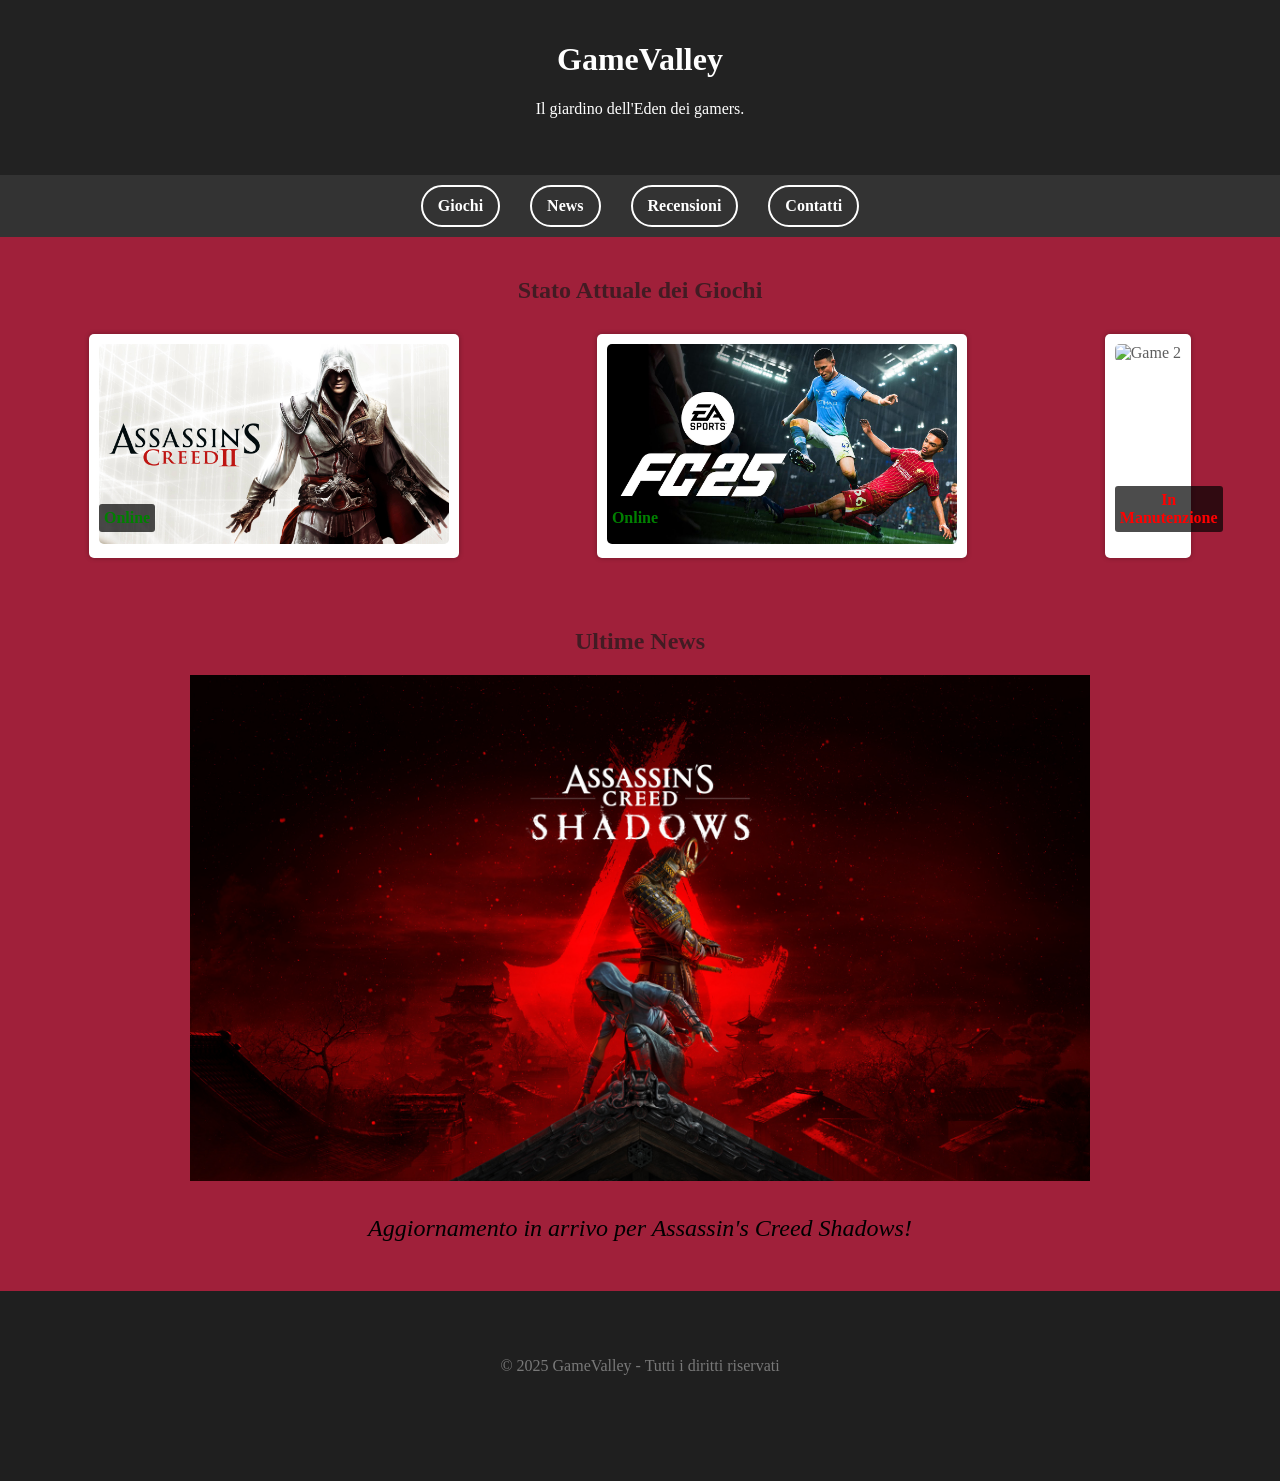
==== index.html @ d95183c1 "Update and rename mhw1.html to index.html" ====
<!DOCTYPE html>
<html lang="it">
<head>
    <meta charset="UTF-8">
    <meta name="viewport" content="width=device-width, initial-scale=1.0">
    <title>GameValley - Homepage</title>
    <link rel="stylesheet" href="mhw1.css">
</head>
<body>
    <header>
        <h1>GameValley</h1>
        <p>Il giardino dell'Eden dei gamers.</p>
    </header>
    
    <nav>
        <div class="menu-item button"><a href="#giochi">Giochi</a></div>
        <div class="menu-item button"><a href="#news">News</a></div>
        <div class="menu-item button"><a href="#recensioni">Recensioni</a></div>
        <div class="menu-item button"><a href="#contatti">Contatti</a></div>
    </nav>    
    
    <section id="giochi">
        <h2>Stato Attuale dei Giochi</h2>
        <div class="game-container">
            <div class="game-card">
                <img src="game1.jpg" alt="Game 1">
                <p class="status online">Online</p>
            </div>
            <div class="game-card">
                <img src="game3.jpg" alt="Game 3">
                <p class="status online">Online</p>
            </div>
            <div class="game-card">
                <img src="game2.jpg" alt="Game 2">
                <p class="status manutenzione">In Manutenzione</p>
            </div>
        </div>
    </section>
    
    <section id="news">
        <h2>Ultime News</h2>
        <article>
            <img src="news1.jpg" alt="News 1">
            <p>Aggiornamento in arrivo per Assassin's Creed Shadows!</p>
        </article>
    </section>
    
    <footer>
        <p>&copy; 2025 GameValley - Tutti i diritti riservati</p>
    </footer>
</body>
</html>
---- mhw1.css ----
body {
    font-family: 'Lora', serif;
    font-size: 16px;
    margin: 0;
    color: rgba(26,26,25, 0.7);
    background-color: #a0203a;
    text-align: center;
}

header {
    background-color: #222;
    color: white;
    padding: 20px;
    height: 15vh;
}

nav {
    background-color: #333;
    text-align: center;
    padding: 10px;
    display: flex;
    justify-content: center;
}

.menu-item {
    margin: 0 15px;
}

.menu-item a {
    color: white;
    text-decoration: none;
    font-weight: bold;
}

.button {
    padding: 10px 15px;
    border: 2px solid white;
    border-radius: 100px;
}

.button:hover { /*colore al passaggio, in modo da evidenziarlo*/
    background-color: #a0203a;
}

section {
    padding: 20px;
}

.game-container { /*CONTAINER DEGLI ELEMENTI GAME*/
    display: flex;
    justify-content: space-around;
    flex-wrap: wrap;
}

.game-card {
    margin: 10px;
    background: white;
    padding: 10px;
    border-radius: 5px;
    box-shadow: 0 0 5px rgba(0,0,0,0.3);
    position: relative;
}

.game-card img {
    width: 350px;
    height: 200px;
    border-radius: 5px;
}

.status {
    font-weight: bold;
    padding: 5px;
    border-radius: 3px;
    position: absolute;
    bottom: 10px;
    left: 10px;
    background-color: rgba(0, 0, 0, 0.7);
    color: white;
    z-index: 2;
}

.online {
    color: green;
}

.manutenzione {
    color: red;
}

footer {
    background-color: rgb(31,31,31);
    color: rgba(255, 255, 255, 0.4);
    padding: 50px;
    text-align: center;
    height: 10vh;
}

article img {
    width: 900px;
    height: auto;
}

article p {
    font-size: 1.5rem;
    font-style: italic;
    color: #000000;
    line-height: 1.6;
}

@media (max-width: 500px) {
    body {
        font-size: 14px;
    }

    nav {
        padding: 20px 0;
        text-align: center;
        flex-wrap: wrap;
        display: flex;
        justify-content: center;
    }

    .menu-item {
        display: inline-block;
        margin: 5px;
    }

    .game-card img {
        width: 100%;
        height: auto;
    }

    article img {
        width: 400px;
        height: auto;
    }
}
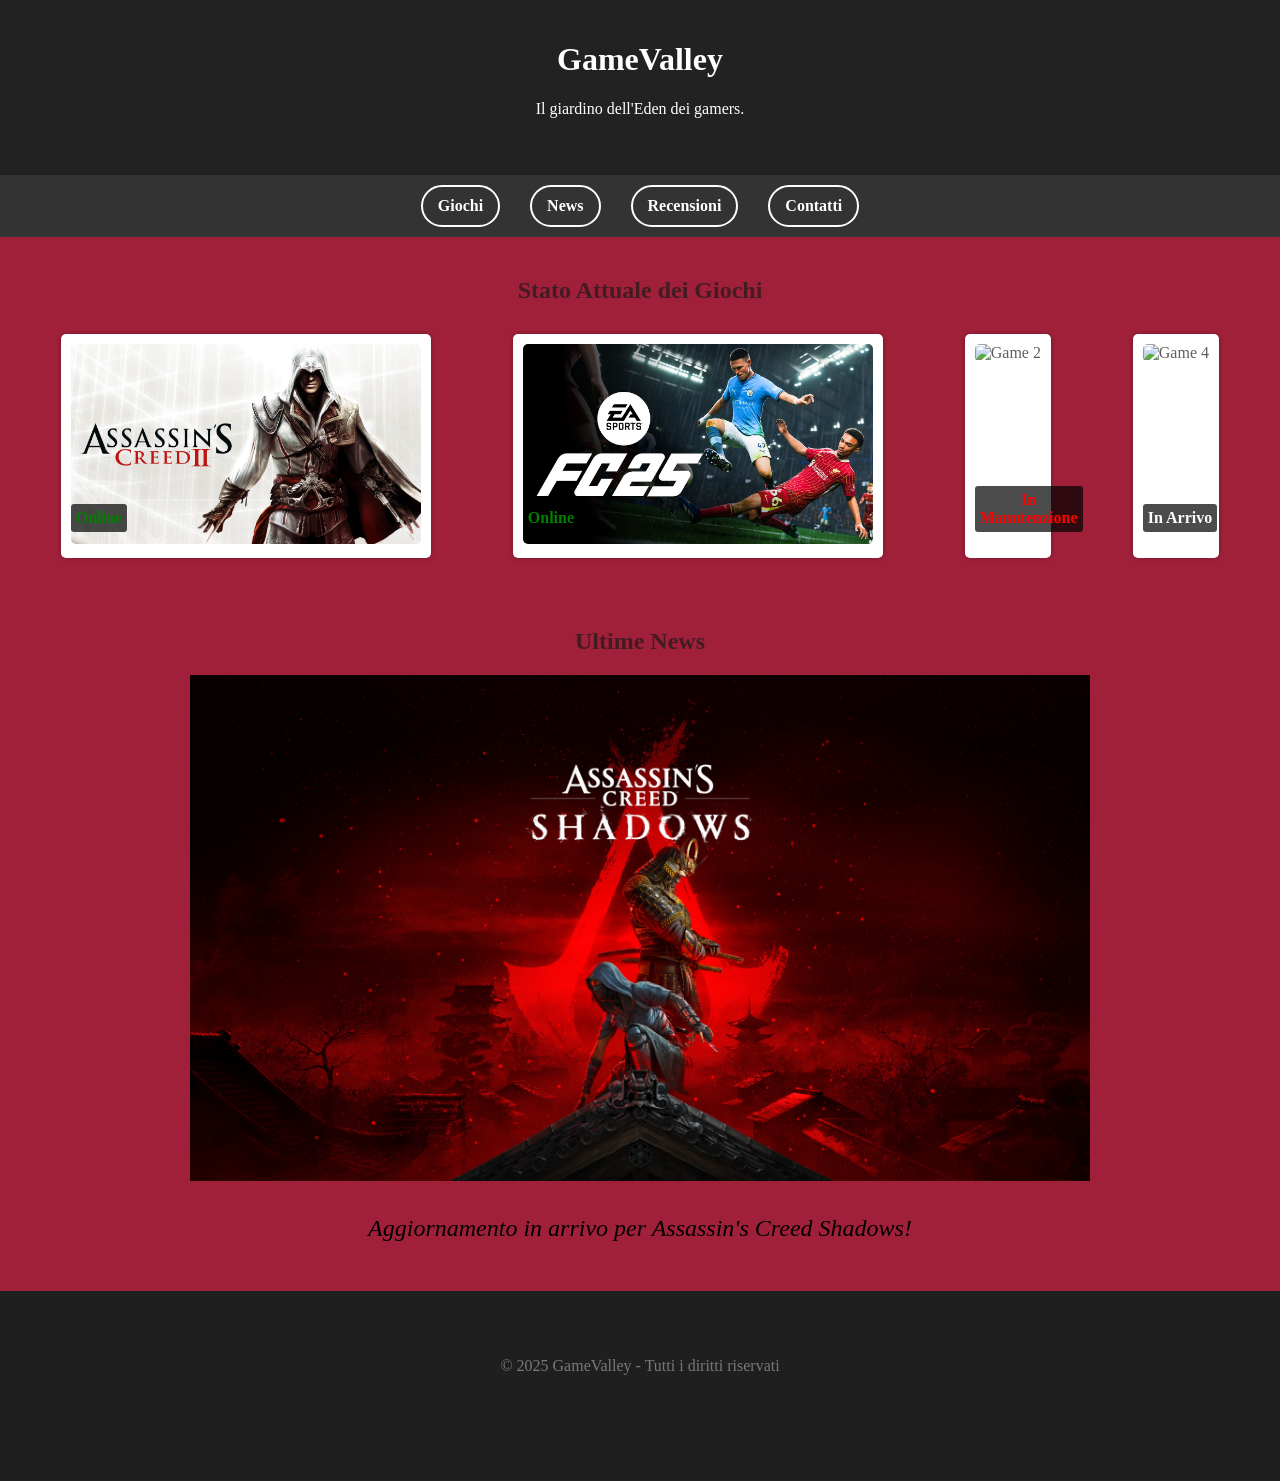
==== commit b8832e35: "Ultimo aggiornamento" ====
--- a/index.html
+++ b/index.html
@@ -34,6 +34,10 @@
                 <img src="game2.jpg" alt="Game 2">
                 <p class="status manutenzione">In Manutenzione</p>
             </div>
+            <div class="game-card">
+                <img src="game4.jpg" alt="Game 4">
+                <p class="status in-arrivo">In Arrivo</p>
+            </div>
         </div>
     </section>
     
--- a/mhw1.css
+++ b/mhw1.css
@@ -119,6 +119,7 @@
         flex-wrap: wrap;
         display: flex;
         justify-content: center;
+        width: 100%;
     }
 
     .menu-item {
@@ -132,7 +133,7 @@
     }
 
     article img {
-        width: 400px;
+        width: 320px;
         height: auto;
     }
-}+}
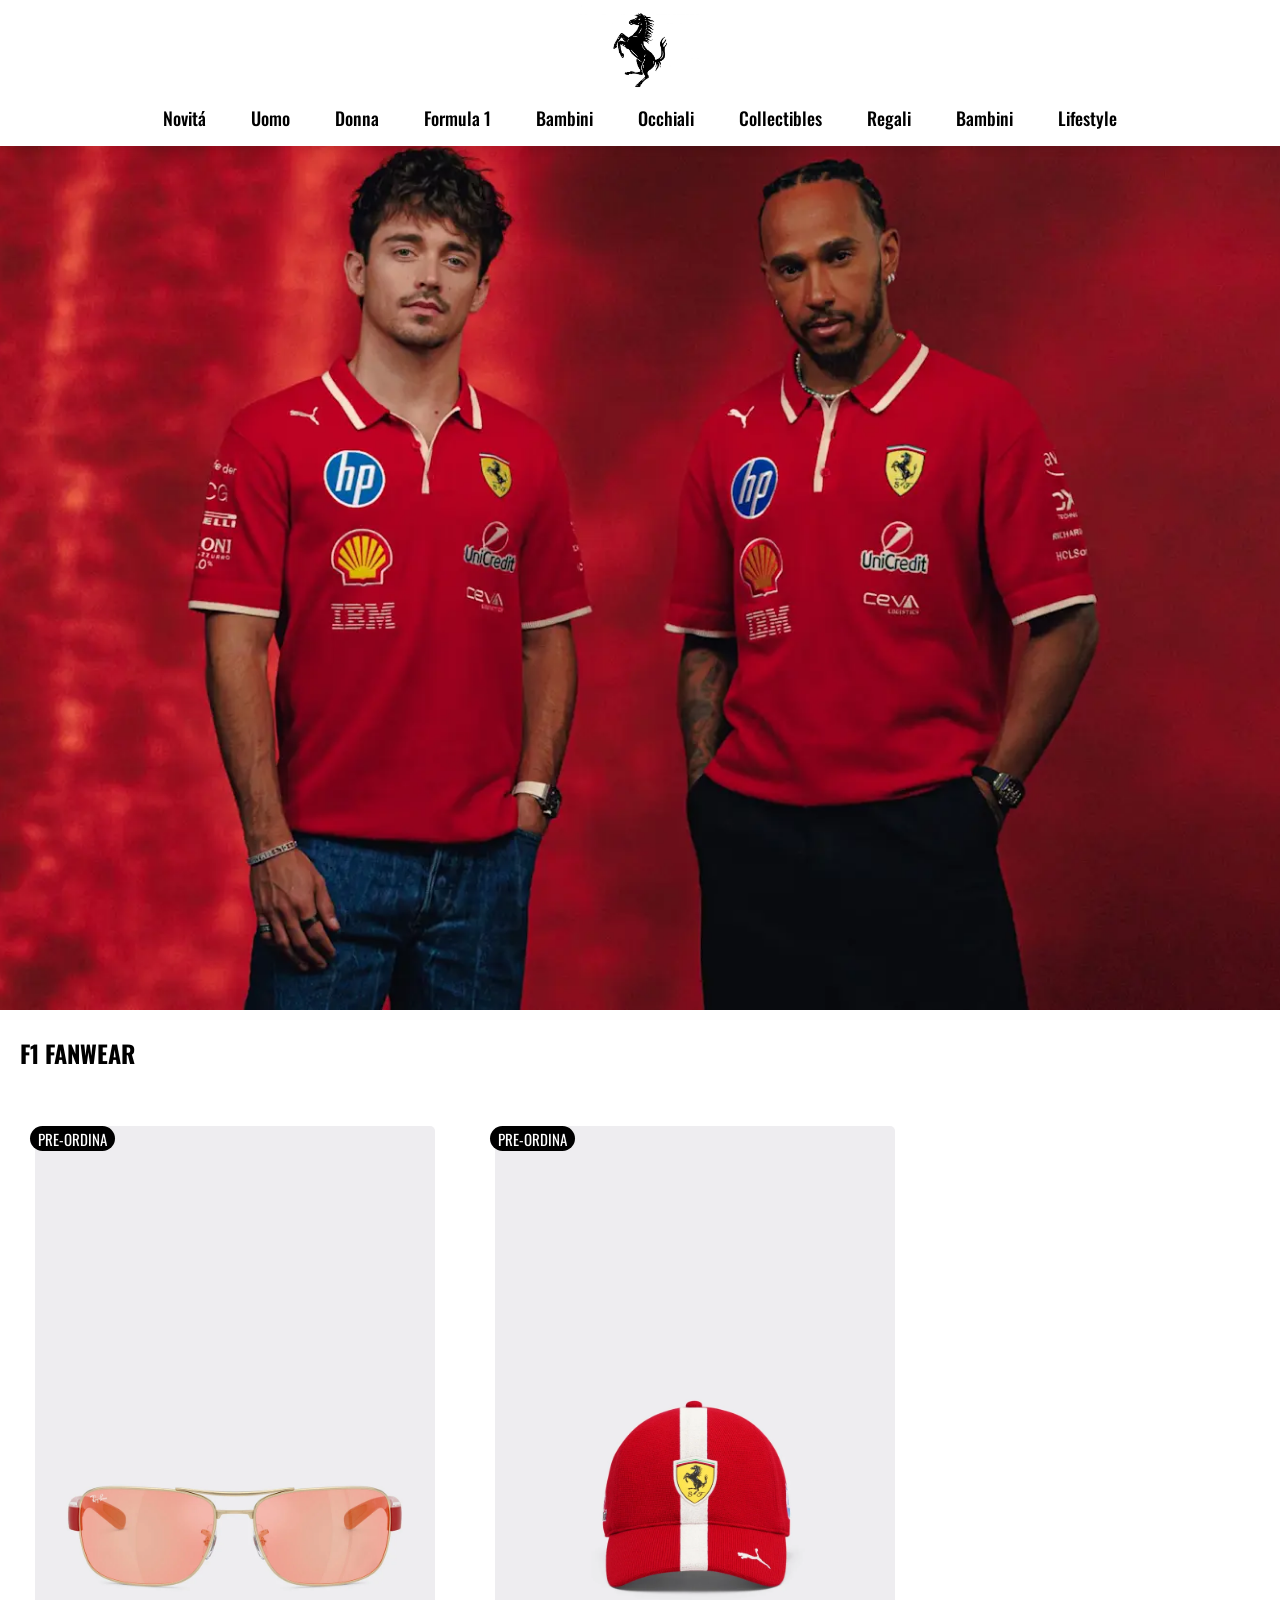
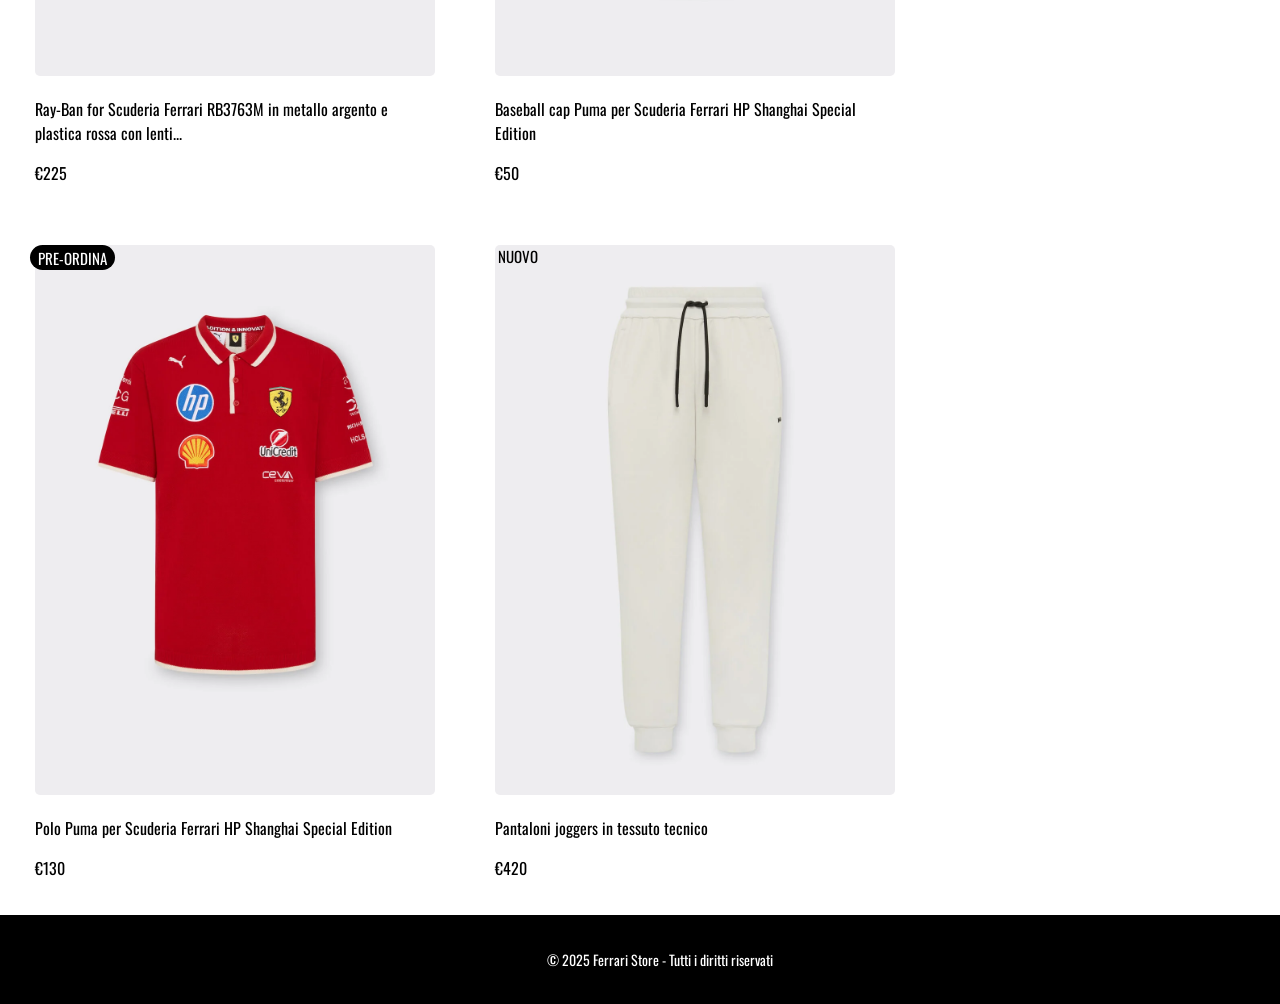
==== commit d5416176: "Update and rename mhw1.html to index.html" ====
--- a/index.html
+++ b/index.html
@@ -1,56 +1,78 @@
 <!DOCTYPE html>
 <html lang="it">
 <head>
-    <meta charset="UTF-8">
-    <meta name="viewport" content="width=device-width, initial-scale=1.0">
-    <title>GameValley - Homepage</title>
-    <link rel="stylesheet" href="mhw1.css">
+  <meta charset="UTF-8">
+  <meta name="viewport" content="width=device-width, initial-scale=1.0">
+  <title>Ferrari Store</title>
+  <link rel="stylesheet" href="mhw1.css">
+  <link href="https://fonts.googleapis.com/css2?family=Oswald:wght@300;400;500;700&display=swap" rel="stylesheet">
 </head>
 <body>
-    <header>
-        <h1>GameValley</h1>
-        <p>Il giardino dell'Eden dei gamers.</p>
-    </header>
-    
+  <!-- HEADER -->
+  <header>
+    <div class="logo-container">
+      <img src="logo_ferrari.png" alt="Ferrari Logo" class="logo">
+    </div>
     <nav>
-        <div class="menu-item button"><a href="#giochi">Giochi</a></div>
-        <div class="menu-item button"><a href="#news">News</a></div>
-        <div class="menu-item button"><a href="#recensioni">Recensioni</a></div>
-        <div class="menu-item button"><a href="#contatti">Contatti</a></div>
-    </nav>    
-    
-    <section id="giochi">
-        <h2>Stato Attuale dei Giochi</h2>
-        <div class="game-container">
-            <div class="game-card">
-                <img src="game1.jpg" alt="Game 1">
-                <p class="status online">Online</p>
-            </div>
-            <div class="game-card">
-                <img src="game3.jpg" alt="Game 3">
-                <p class="status online">Online</p>
-            </div>
-            <div class="game-card">
-                <img src="game2.jpg" alt="Game 2">
-                <p class="status manutenzione">In Manutenzione</p>
-            </div>
-            <div class="game-card">
-                <img src="game4.jpg" alt="Game 4">
-                <p class="status in-arrivo">In Arrivo</p>
-            </div>
-        </div>
-    </section>
-    
-    <section id="news">
-        <h2>Ultime News</h2>
-        <article>
-            <img src="news1.jpg" alt="News 1">
-            <p>Aggiornamento in arrivo per Assassin's Creed Shadows!</p>
+      <div class="menu-item"><a href="#novitá">Novitá</a></div>
+      <div class="menu-item"><a href="#uomo">Uomo</a></div>
+      <div class="menu-item"><a href="#donna">Donna</a></div>
+      <div class="menu-item"><a href="#formula-1">Formula 1</a></div>
+      <div class="menu-item"><a href="#bambini">Bambini</a></div>
+      <div class="menu-item"><a href="#occhiali">Occhiali</a></div>
+      <div class="menu-item"><a href="#collectibles">Collectibles</a></div>
+      <div class="menu-item"><a href="#regali">Regali</a></div>
+      <div class="menu-item"><a href="#bambini">Bambini</a></div>
+      <div class="menu-item"><a href="#lifestyle">Lifestyle</a></div>
+    </nav>
+  </header>
+
+  <!-- BANNER PRINCIPALE -->
+  <section id="hero">
+    <img src="banner.jpg" alt="Ferrari Store Banner" class="banner">
+  </section>
+
+  <!-- SEZIONE NUOVI ARRIVI -->
+  <section id="f1-fanwear">
+    <h2>F1 FANWEAR</h2>
+    <div class="product-container">
+        <article class="product-card">
+            <div class="preorder-label">PRE-ORDINA</div>
+            <img src="nuovo1.jpg" alt="Nuovo Prodotto 1">
+            <p>Ray-Ban for Scuderia Ferrari RB3763M in metallo argento e plastica rossa con lenti...</p>
+            <span class="price">€225</span>
         </article>
-    </section>
-    
-    <footer>
-        <p>&copy; 2025 GameValley - Tutti i diritti riservati</p>
-    </footer>
+        <article class="product-card">
+            <div class="preorder-label">PRE-ORDINA</div>
+            <img src="nuovo2.jpg" alt="Nuovo Prodotto 2">
+            <p>Baseball cap Puma per Scuderia Ferrari HP Shanghai Special Edition</p>
+            <span class="price">€50</span>
+        </article>
+        <article class="product-card">
+            <div class="preorder-label">PRE-ORDINA</div>
+            <img src="nuovo3.jpg" alt="Nuovo Prodotto 3">
+            <p>Polo Puma per Scuderia Ferrari HP Shanghai Special Edition</p>
+            <span class="price">€130</span>
+        </article>
+        <article class="product-card">
+          <div class="nuovo-label">NUOVO</div>
+          <img src="nuovo4.jpg" alt="Nuovo Prodotto 4">
+          <p>Pantaloni joggers in tessuto tecnico</p>
+          <span class="price">€420</span>
+      </article>
+    </div>
+  </section>
+
+  
+
+  
+
+  <!-- FOOTER -->
+  <footer>
+    <p>&copy; 2025 Ferrari Store - Tutti i diritti riservati</p>
+  </footer>
 </body>
 </html>
+
+
+
--- a/mhw1.css
+++ b/mhw1.css
@@ -1,139 +1,175 @@
-
+/* STILI GENERALI */
 body {
-    font-family: 'Lora', serif;
-    font-size: 16px;
+    font-family: 'Oswald', sans-serif;
     margin: 0;
-    color: rgba(26,26,25, 0.7);
-    background-color: #a0203a;
+    padding: 0;
+    background-color: white;
+    color: black;
     text-align: center;
 }
 
+/* HEADER */
 header {
-    background-color: #222;
-    color: white;
-    padding: 20px;
-    height: 15vh;
+    background-color: white;
+    padding: 5px 0;
+    text-align: center;
+    position: fixed;
+    width: 100%;
+    z-index: 10;
+    box-shadow: 0 2px 10px rgba(0, 0, 0, 0.1);
 }
 
-nav {
-    background-color: #333;
-    text-align: center;
-    padding: 10px;
+/* LOGO */
+.logo-container {
     display: flex;
     justify-content: center;
+    margin-bottom: 10px;
 }
 
-.menu-item {
-    margin: 0 15px;
+.logo {
+    width: 120px;
+}
+
+/* NAVBAR */
+nav {
+    display: flex;
+    justify-content: center;
+    gap: 25px;
+    margin-bottom: 10px;
 }
 
 .menu-item a {
-    color: white;
+    position: relative;
+    color: black;
     text-decoration: none;
-    font-weight: bold;
+    font-weight: 500;
+    padding: 10px;
+    font-size: 18px;
 }
 
-.button {
-    padding: 10px 15px;
-    border: 2px solid white;
-    border-radius: 100px;
+.menu-item a:hover {
+    border-bottom: 3px solid black;
+    padding-bottom: 3px;
 }
 
-.button:hover { /*colore al passaggio, in modo da evidenziarlo*/
-    background-color: #a0203a;
+/* BANNER */
+.banner {
+    width: 100%;
+    height: 100vh;
+    object-fit: cover;
+    margin-top: 110px;
 }
 
-section {
+/* SEZIONE PRODOTTI */
+h2 {
+    text-align: left;
+    padding-left: 20px;
+}
+
+.nuovo-label{
+    position: absolute;
+    top: 10px;
+    left: 10px;
+    color: black;
+    padding: 5px 8px;
+    border-radius: 5px;
+    font-size: 15px;
+    z-index: 1;
+}
+
+.preorder-label {
+    position: absolute;
+    top: 15px;
+    left: 10px;
+    height: 15px;
+    line-height: 16px;
+    width: auto;
+    background-color: black;
+    color: white;
+    padding: 5px 8px;
+    border-radius: 500px;
+    font-size: 15px;
+    z-index: 1;
+    text-align: center;
+}
+
+
+.product-container {
+    display: flex;
+    justify-content: left;
+    flex-wrap: wrap;
+    gap: 30px;
     padding: 20px;
 }
 
-.game-container { /*CONTAINER DEGLI ELEMENTI GAME*/
-    display: flex;
-    justify-content: space-around;
-    flex-wrap: wrap;
+.product-card {
+    color: black;
+    padding: 15px;
+    border-radius: 8px;
+    width: 400px;
+    position: relative;
+    text-align: left;
 }
 
-.game-card {
-    margin: 10px;
-    background: white;
-    padding: 10px;
-    border-radius: 5px;
-    box-shadow: 0 0 5px rgba(0,0,0,0.3);
-    position: relative;
-}
-
-.game-card img {
-    width: 350px;
-    height: 200px;
+.product-card img {
+    width: 100%;
+    height: auto;
     border-radius: 5px;
 }
 
-.status {
-    font-weight: bold;
-    padding: 5px;
-    border-radius: 3px;
-    position: absolute;
-    bottom: 10px;
-    left: 10px;
-    background-color: rgba(0, 0, 0, 0.7);
-    color: white;
-    z-index: 2;
+.price {
+    color: black;
 }
 
-.online {
-    color: green;
+
+
+/* FOOTER */
+footer {
+    background-color: black;
+    color: white;
+    padding: 20px;
+    font-size: 14px;
+    width: 100%; /*RIVEDERE FOOTER E BANNER CHE SI FA LO SPAZIO BIANCO.*/
 }
 
-.manutenzione {
-    color: red;
-}
 
-footer {
-    background-color: rgb(31,31,31);
-    color: rgba(255, 255, 255, 0.4);
-    padding: 50px;
-    text-align: center;
-    height: 10vh;
-}
 
-article img {
-    width: 900px;
-    height: auto;
-}
-
-article p {
-    font-size: 1.5rem;
-    font-style: italic;
-    color: #000000;
-    line-height: 1.6;
-}
-
-@media (max-width: 500px) {
-    body {
-        font-size: 14px;
-    }
-
+/* MEDIA QUERY PER MOBILE */
+@media (max-width: 600px) {
     nav {
-        padding: 20px 0;
-        text-align: center;
-        flex-wrap: wrap;
         display: flex;
-        justify-content: center;
-        width: 100%;
+        overflow-x: auto; /* Abilita lo scrolling orizzontale */
+        white-space: nowrap; /* Evita che le voci vadano a capo */
+        padding: 10px 0;
+        gap: 5px;
+        justify-content: flex-start; /* Allinea le voci a sinistra */
+        scroll-behavior: smooth;
+        font-size: 12px; /* Riduce la dimensione del testo */
     }
 
     .menu-item {
-        display: inline-block;
-        margin: 5px;
+        flex-shrink: 0; /* Impedisce il ridimensionamento automatico */
+        padding: 5px 8px;
     }
 
-    .game-card img {
-        width: 100%;
-        height: auto;
+    .product-container {
+        flex-direction: column;
+        align-items: center;
     }
 
-    article img {
-        width: 320px;
-        height: auto;
+    .banner {
+        height: 500px;
+        width: 500px;
+        margin-top: 155px;
+    }
+    footer {
+        background-color: black;
+        color: white;
+        padding: 20px;
+        font-size: 14px;
+        width:460px;
     }
 }
+
+
+
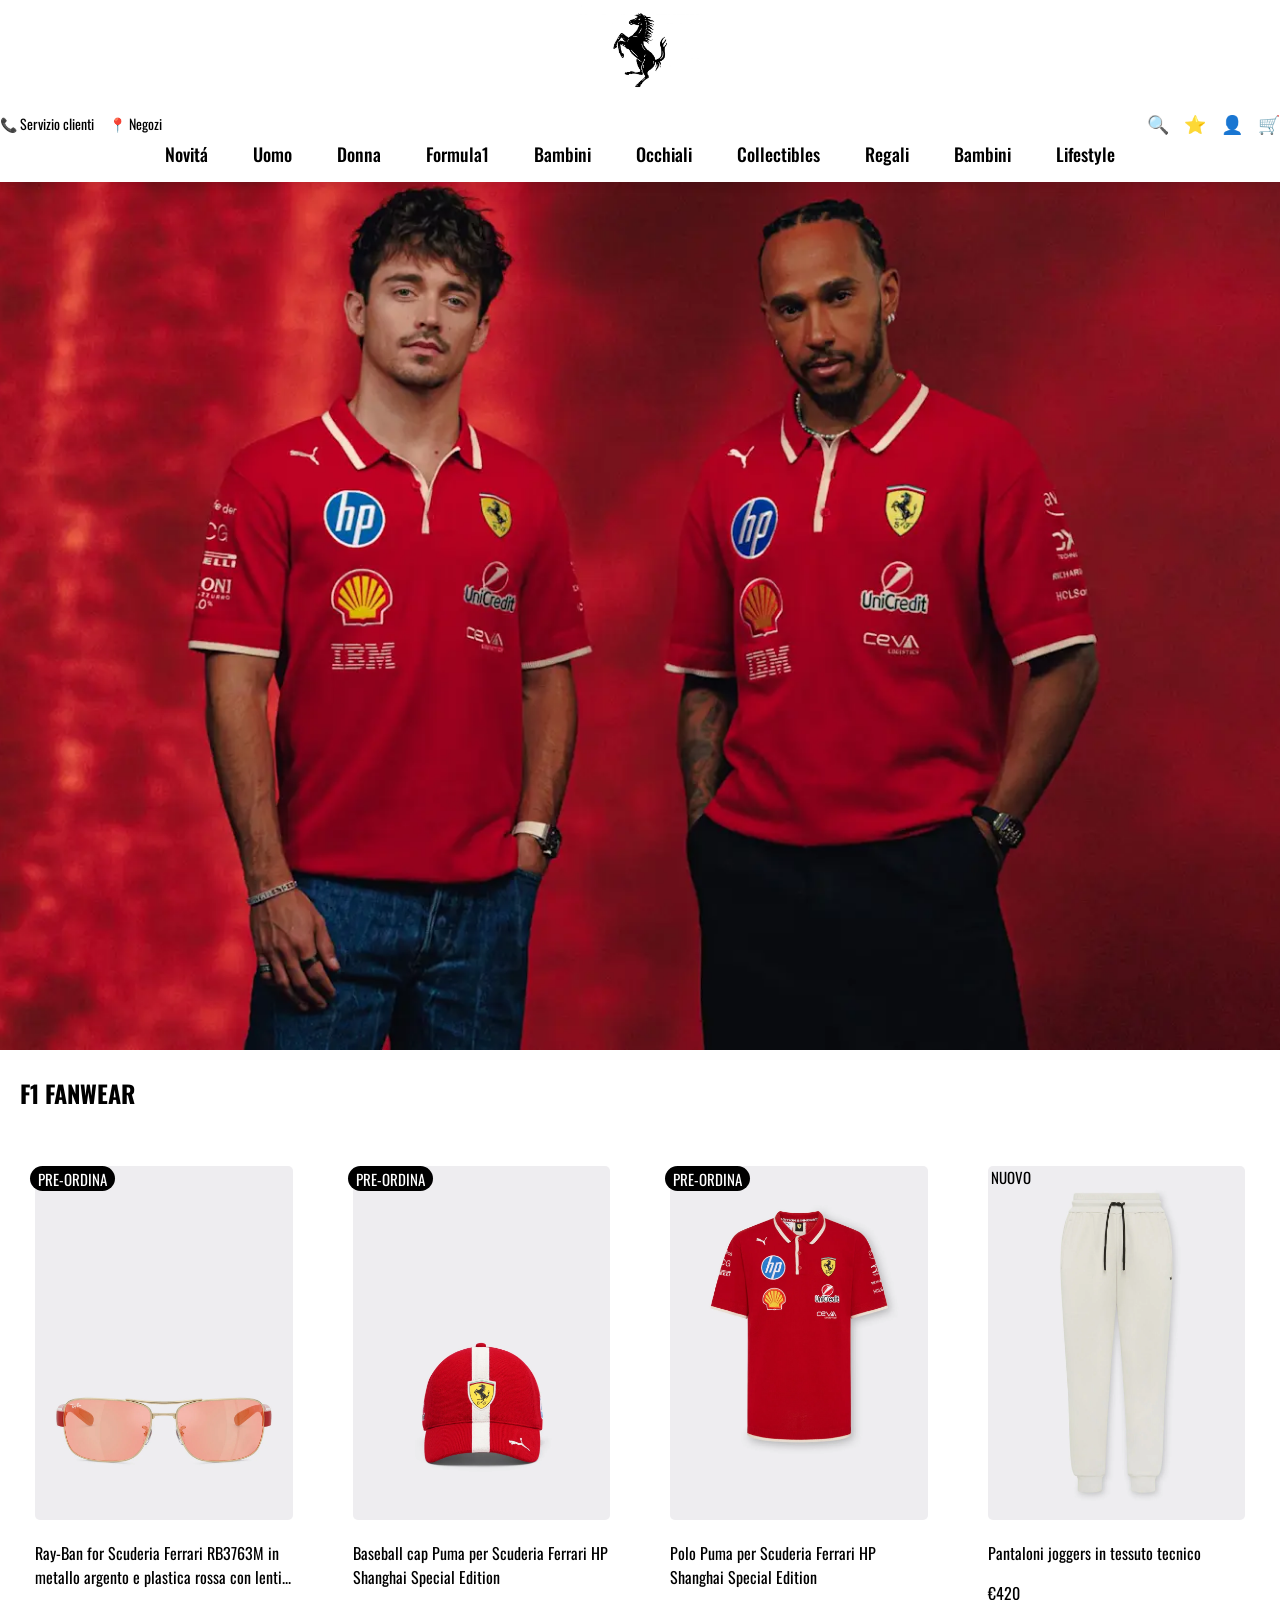
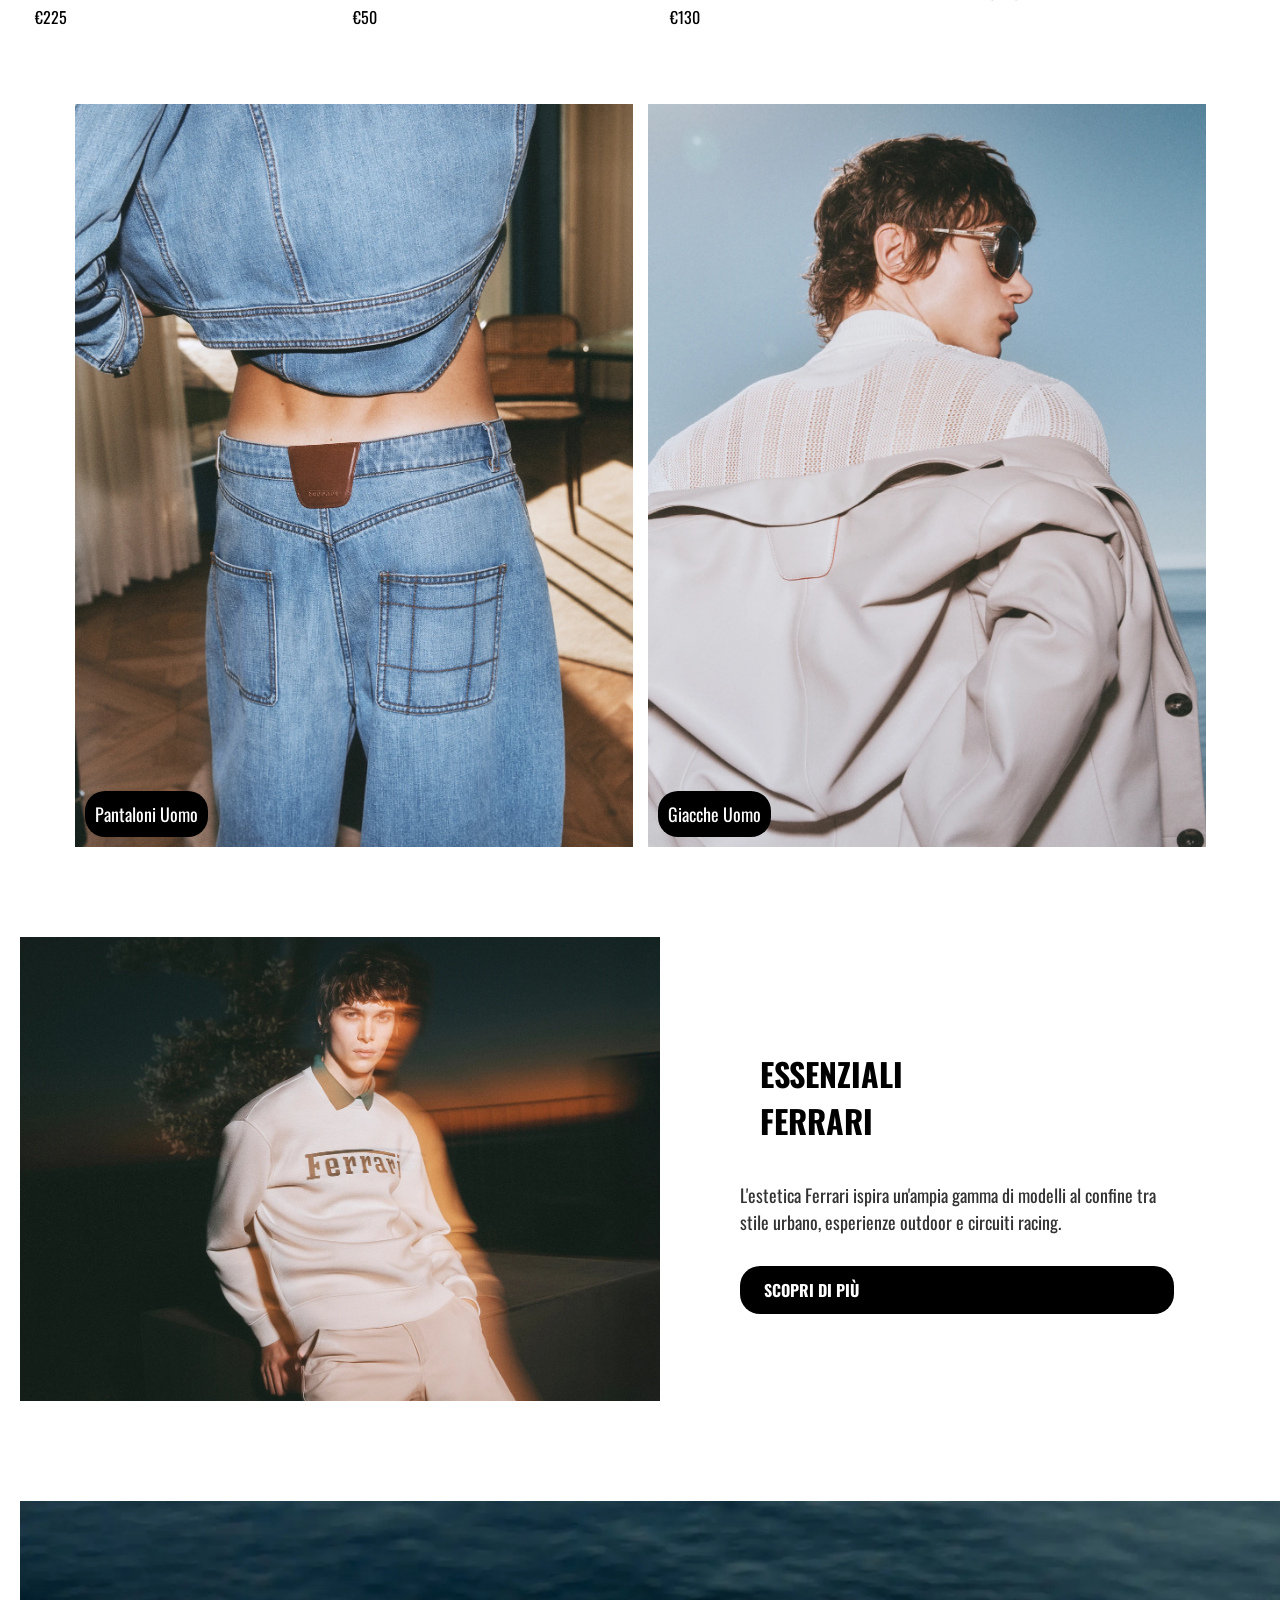
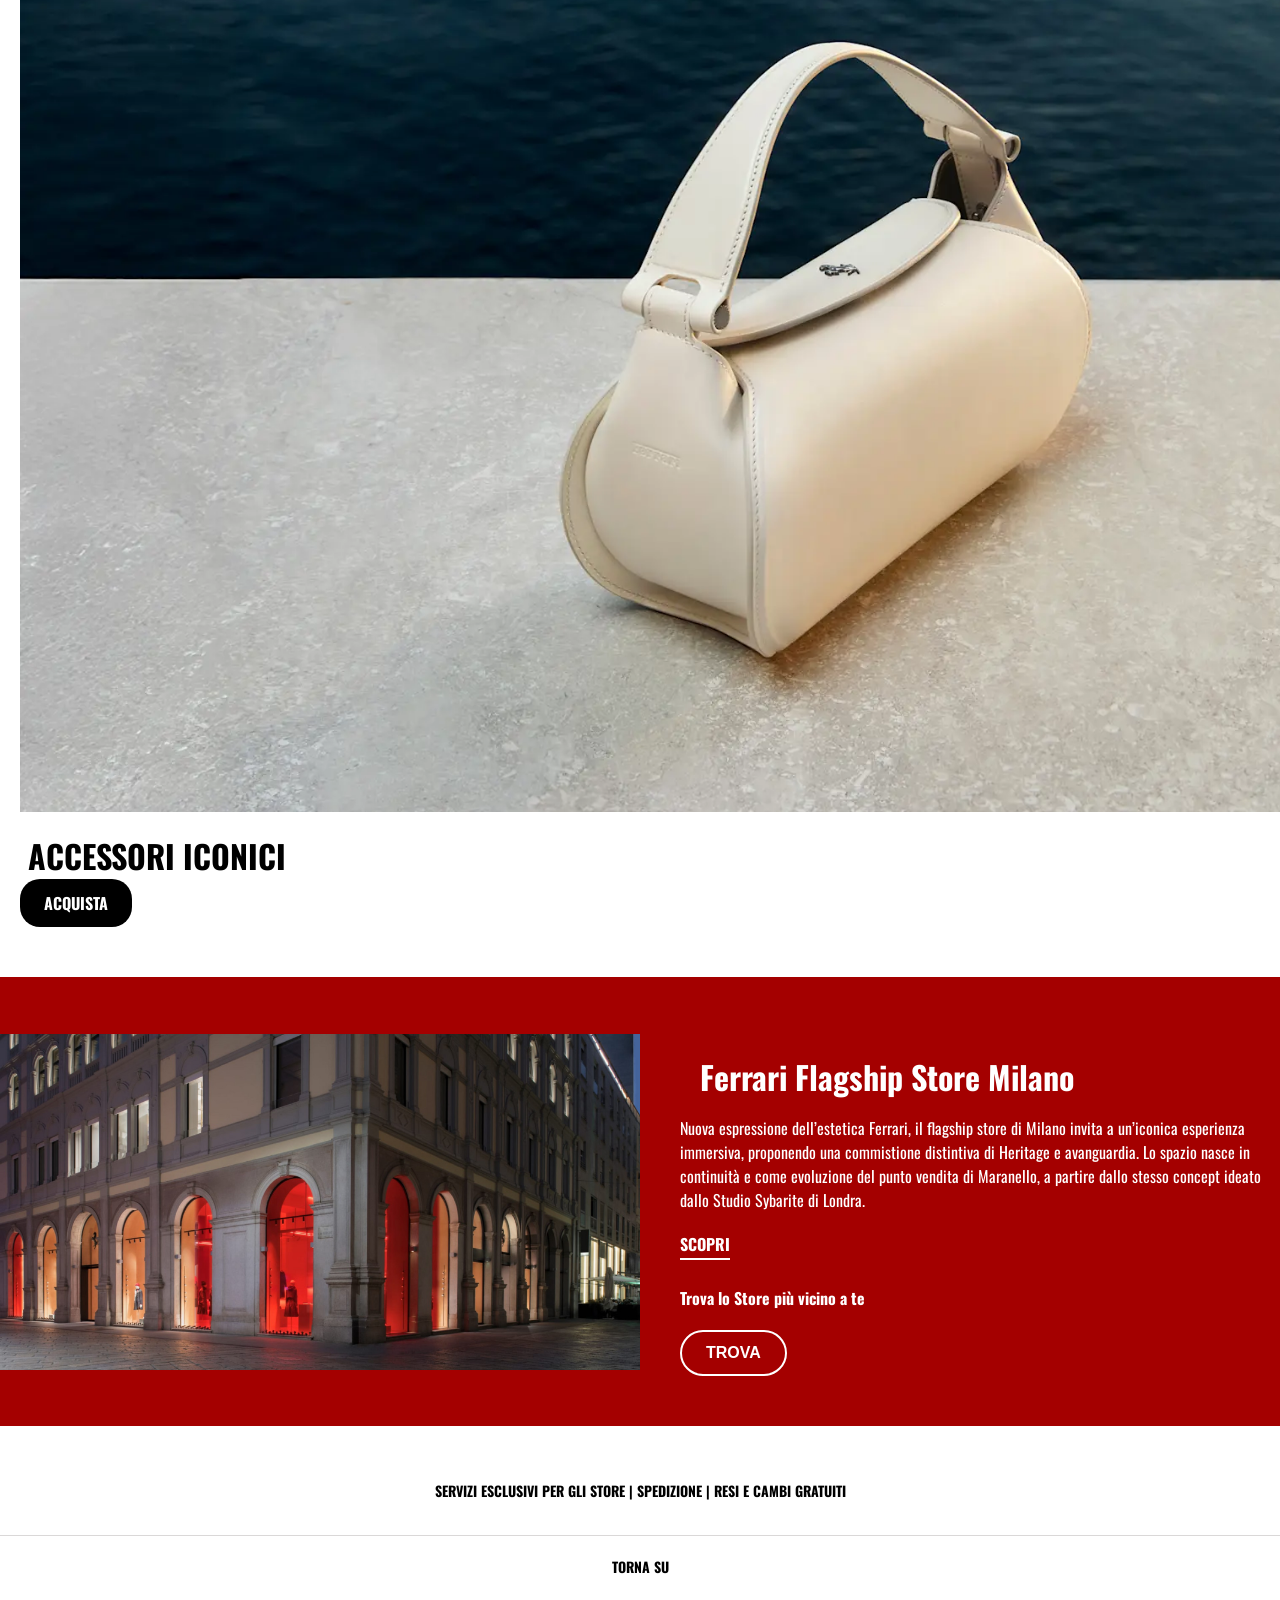
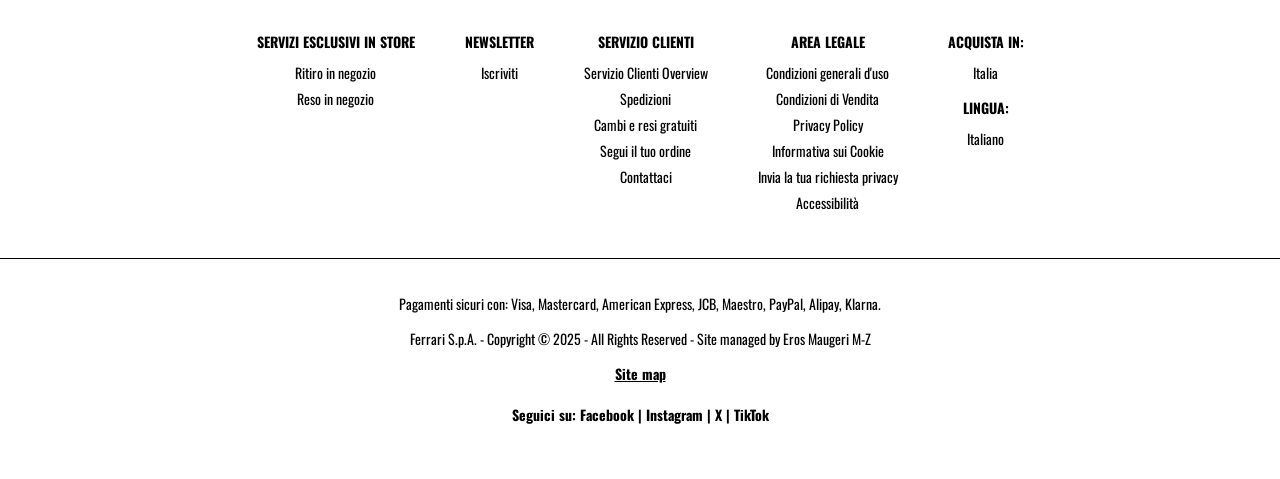
==== commit a5131f87: "test per mobile" ====
--- a/index.html
+++ b/index.html
@@ -5,7 +5,7 @@
   <meta name="viewport" content="width=device-width, initial-scale=1.0">
   <title>Ferrari Store</title>
   <link rel="stylesheet" href="mhw1.css">
-  <link href="https://fonts.googleapis.com/css2?family=Oswald:wght@300;400;500;700&display=swap" rel="stylesheet">
+  <link href="https://fonts.googleapis.com/css2?family=Oswald&display=swap" rel="stylesheet">
 </head>
 <body>
   <!-- HEADER -->
@@ -13,11 +13,23 @@
     <div class="logo-container">
       <img src="logo_ferrari.png" alt="Ferrari Logo" class="logo">
     </div>
+    <div class="header-top">
+      <div class="header-left">
+          <a href="#">&#128222; Servizio clienti</a> <!--Codici per le emoji-->
+          <a href="#">&#128205; Negozi</a>
+      </div>
+      <div class="header-right">
+          <a href="#">🔍</a>
+          <a href="#">⭐</a>
+          <a href="#">👤</a>
+          <a href="#">🛒</a>
+      </div>
+  </div>
     <nav>
-      <div class="menu-item"><a href="#novitá">Novitá</a></div>
+      <div class="menu-item"><a href="#novita">Novitá</a></div>
       <div class="menu-item"><a href="#uomo">Uomo</a></div>
       <div class="menu-item"><a href="#donna">Donna</a></div>
-      <div class="menu-item"><a href="#formula-1">Formula 1</a></div>
+      <div class="menu-item"><a href="#formula-1">Formula1</a></div>
       <div class="menu-item"><a href="#bambini">Bambini</a></div>
       <div class="menu-item"><a href="#occhiali">Occhiali</a></div>
       <div class="menu-item"><a href="#collectibles">Collectibles</a></div>
@@ -63,16 +75,122 @@
     </div>
   </section>
 
-  
+<!-- SEZIONE ABBIGLIAMENTO UOMO -->
+<section id="abbigliamento-uomo">
+  <div class="image-box">
+      <img src="pantaloniuomo.jpg" alt="Pantaloni Uomo">
+      <a href="#" class="text-overlay">Pantaloni Uomo</a>
+  </div>
+  <div class="image-box">
+      <img src="giaccheuomo.jpg" alt="Giacche Uomo">
+      <a href="#" class="text-overlay">Giacche Uomo</a>
+  </div>
+</section>
 
-  
+
+<!-- SEZIONE ESSENZIALI FERRARI -->
+<section id="essenziali-ferrari">
+  <div class="essentials-container">
+      <div class="essentials-image">
+          <img src="essenziali-ferrari.jpg" alt="Essenziali Ferrari">
+      </div>
+      <div class="essentials-text">
+          <h2>ESSENZIALI <br> FERRARI</h2>
+          <p>L'estetica Ferrari ispira un'ampia gamma di modelli al confine tra stile urbano, esperienze outdoor e circuiti racing.</p>
+          <a href="#" class="essentials-button">SCOPRI DI PIÙ</a>
+      </div>
+  </div>
+</section>
+
+
+<!-- SEZIONE ACCESSORI ICONICI -->
+<section id="accessori-iconici">
+  <div class="iconics-container">
+    <img src="accessori-iconici.jpg" alt="Accessori Iconici" class="iconics-image">
+    <div class="iconics-text">
+      <h2>ACCESSORI ICONICI</h2>
+      <a href="#" class="iconics-button">ACQUISTA</a>
+    </div>
+  </div>
+</section>
+
+
+<!-- SEZIONE FLAGSHIP STORE MILANO -->
+<section id="flagship-store">
+  <div class="flagship-container">
+    <img src="flagship-store.jpg" alt="Ferrari Flagship Store Milano" class="flagship-image">
+    <div class="flagship-text">
+      <h2>Ferrari Flagship Store Milano</h2>
+      <p>Nuova espressione dell’estetica Ferrari, il flagship store di Milano invita a un’iconica esperienza immersiva, proponendo una commistione distintiva di Heritage e avanguardia. Lo spazio nasce in continuità e come evoluzione del punto vendita di Maranello, a partire dallo stesso concept ideato dallo Studio Sybarite di Londra.</p>
+      <a href="#" class="discover">SCOPRI</a>
+      <div class="store-search">
+        <p class="store-title">Trova lo Store più vicino a te</p>
+        <div class="store-discover">
+          <button class="find-button">TROVA</button> <!--Non cliccabile perché non é implementata la barra di ricerca-->
+        </div>
+      </div>
+    </div>
+  </div>
+</section>
 
   <!-- FOOTER -->
   <footer>
-    <p>&copy; 2025 Ferrari Store - Tutti i diritti riservati</p>
+    <div class="footer-top">
+      <p>SERVIZI ESCLUSIVI PER GLI STORE | SPEDIZIONE | RESI E CAMBI GRATUITI</p>
+    </div>
+  
+    <div class="footer-middle">
+      <a href="#" class="scroll-top">TORNA SU</a>
+    </div>
+  
+    <div class="footer-links">
+      <div class="footer-column">
+        <h3>SERVIZI ESCLUSIVI IN STORE</h3>
+        <a href="#">Ritiro in negozio</a>
+        <a href="#">Reso in negozio</a>
+      </div>
+      <div class="footer-column">
+        <h3>NEWSLETTER</h3>
+        <a href="#">Iscriviti</a>
+      </div>
+      <div class="footer-column">
+        <h3>SERVIZIO CLIENTI</h3>
+        <a href="#">Servizio Clienti Overview</a>
+        <a href="#">Spedizioni</a>
+        <a href="#">Cambi e resi gratuiti</a>
+        <a href="#">Segui il tuo ordine</a>
+        <a href="#">Contattaci</a>
+      </div>
+      <div class="footer-column">
+        <h3>AREA LEGALE</h3>
+        <a href="#">Condizioni generali d'uso</a>
+        <a href="#">Condizioni di Vendita</a>
+        <a href="#">Privacy Policy</a>
+        <a href="#">Informativa sui Cookie</a>
+        <a href="#">Invia la tua richiesta privacy</a>
+        <a href="#">Accessibilità</a>
+      </div>
+      <div class="footer-column">
+        <h3>ACQUISTA IN:</h3>
+        <a href="#">Italia</a>
+        <h3>LINGUA:</h3>
+        <a href="#">Italiano</a>
+      </div>
+    </div>
+  
+    <div class="footer-bottom">
+      <p>Pagamenti sicuri con: Visa, Mastercard, American Express, JCB, Maestro, PayPal, Alipay, Klarna.</p>
+      <p>Ferrari S.p.A. - Copyright © 2025 - All Rights Reserved - Site managed by Eros Maugeri M-Z</p>
+      <a href="#" class="site-map">Site map</a>
+    </div>
+  
+    <div class="footer-social">
+      <p>Seguici su: Facebook | Instagram | X | TikTok</p>
+    </div>
   </footer>
-</body>
-</html>
+  </body>
+  </html>
+  
 
 
 
--- a/mhw1.css
+++ b/mhw1.css
@@ -1,4 +1,3 @@
-/* STILI GENERALI */
 body {
     font-family: 'Oswald', sans-serif;
     margin: 0;
@@ -6,6 +5,8 @@
     background-color: white;
     color: black;
     text-align: center;
+    overflow-x: hidden; /*Mi dava un problema con la foto che usciva e allargava la pagina*/
+    width: 100vw;
 }
 
 /* HEADER */
@@ -19,6 +20,41 @@
     box-shadow: 0 2px 10px rgba(0, 0, 0, 0.1);
 }
 
+.header-top {
+  display: flex;
+  justify-content: space-between;
+  align-items: center;
+  flex-wrap: wrap;  /*Evita che il contenuto venga tagliato */
+  padding: 5px 0;
+}
+
+/*Sezione sinistra: Servizio clienti e Negozi */
+.header-left {
+  display: flex;
+  flex-wrap: wrap;
+}
+
+.header-left a {
+  text-decoration: none;
+  color: black;
+  font-size: 14px;
+  margin-right: 15px;
+  white-space: nowrap; /*Evita che il testo vada a capo */
+}
+
+/*Sezione destra: Icone */
+.header-right {
+  display: flex;
+  flex-wrap: wrap;
+}
+
+.header-right a {
+  text-decoration: none;
+  font-size: 18px;
+  color: black;
+  margin-left: 15px;
+}
+
 /* LOGO */
 .logo-container {
     display: flex;
@@ -34,14 +70,14 @@
 nav {
     display: flex;
     justify-content: center;
-    gap: 25px;
+    gap: 25px; /*avendo display:flex uso gap che é intrinseca di flexbox e mi impedisce di usare margin per ogni elemento figlio (lo stesso vale per quelli sotto) */
     margin-bottom: 10px;
 }
 
 .menu-item a {
     position: relative;
     color: black;
-    text-decoration: none;
+    text-decoration: none; /*Rimuove la sottolineatura */
     font-weight: 500;
     padding: 10px;
     font-size: 18px;
@@ -56,8 +92,8 @@
 .banner {
     width: 100%;
     height: 100vh;
-    object-fit: cover;
-    margin-top: 110px;
+    object-fit: cover; /*ho usato questo (anziché backgroud-size:cover) perché non da problemi con l'immagine (non viene ristretta quando si passa a mobile) */
+    margin-top: 150px;
 }
 
 /* SEZIONE PRODOTTI */
@@ -95,11 +131,49 @@
 
 
 .product-container {
-    display: flex;
-    justify-content: left;
-    flex-wrap: wrap;
-    gap: 30px;
-    padding: 20px;
+  display: flex;
+  gap: 30px;
+  padding: 20px;
+  justify-content: center;
+}
+
+
+/*Sono varie media query per vari formati dello schermo (in altri modi da problemi su mobile rimpicciolendo troppo le immagini)*/
+
+/*Schermi grandi*/
+@media (min-width: 1025px) {
+  .product-card {
+      flex: 1 1 25%;
+      min-width: 250px;
+      max-width: 25%;
+  }
+}
+
+/*laptop*/
+@media (max-width: 1024px) and (min-width: 600px) {
+  .product-container {
+      flex-wrap: nowrap;
+      overflow-x: auto;
+      justify-content: flex-start;
+  }
+  .product-card {
+      flex: 0 0 25%;
+      min-width: 250px;
+      max-width: 25%;
+  }
+}
+
+/*mobile*/
+@media (max-width: 600px) {
+  .product-container {
+      flex-direction: column;
+      align-items: center;
+      overflow: visible;
+  }
+  .product-card {
+      width: 100%;
+      max-width: 400px;
+  }
 }
 
 .product-card {
@@ -121,34 +195,20 @@
     color: black;
 }
 
-
-
-/* FOOTER */
-footer {
-    background-color: black;
-    color: white;
-    padding: 20px;
-    font-size: 14px;
-    width: 100%; /*RIVEDERE FOOTER E BANNER CHE SI FA LO SPAZIO BIANCO.*/
-}
-
-
-
-/* MEDIA QUERY PER MOBILE */
 @media (max-width: 600px) {
     nav {
         display: flex;
-        overflow-x: auto; /* Abilita lo scrolling orizzontale */
-        white-space: nowrap; /* Evita che le voci vadano a capo */
+        overflow-x: auto; /*L'alternativa al menu a tre linee, che si puó fare in javascript */
+        flex-wrap: nowrap;
         padding: 10px 0;
         gap: 5px;
-        justify-content: flex-start; /* Allinea le voci a sinistra */
-        scroll-behavior: smooth;
-        font-size: 12px; /* Riduce la dimensione del testo */
+        justify-content: flex-start;
+        font-size: 12px;
+        width: 100%;
     }
 
     .menu-item {
-        flex-shrink: 0; /* Impedisce il ridimensionamento automatico */
+        flex-shrink: 0;
         padding: 5px 8px;
     }
 
@@ -160,16 +220,389 @@
     .banner {
         height: 500px;
         width: 500px;
-        margin-top: 155px;
-    }
-    footer {
-        background-color: black;
-        color: white;
-        padding: 20px;
-        font-size: 14px;
-        width:460px;
-    }
-}
-
-
-
+        margin-top: 210px;
+    }
+    
+}
+
+/* SEZIONE ABBIGLIAMENTO */
+#abbigliamento-uomo {
+    display: flex;
+    justify-content: center;
+    gap: 15px;
+    padding: 40px 20px;
+}
+
+.image-box {
+    position: relative;
+    width: 45%;
+}
+
+.image-box img {
+    width: 100%;
+    height: auto;
+    display: block;
+}
+
+.text-overlay {
+    position: absolute;
+    bottom: 10px;
+    left: 10px;
+    width: auto;
+    background: black;
+    color: white;
+    text-align: center;
+    padding: 10px;
+    border-radius: 20px;
+    text-decoration: none;
+    font-size: 18px;
+    font-family: 'Oswald', sans-serif;
+    border: none;
+}
+
+.text-overlay:hover {
+    background-color: #ff1100;
+}
+
+@media (max-width: 600px) {
+    #abbigliamento-uomo {
+        flex-direction: column;
+    }
+
+    .image-box {
+        width: 100%;
+    }
+}
+
+/* SEZIONE ESSENZIALI FERRARI */
+#essenziali-ferrari {
+    display: flex;
+    justify-content: flex-start;
+    padding: 50px 20px;
+}
+
+.essentials-container {
+    display: flex;
+    align-items: center;
+    max-width: 1400px;
+    width: 100%;
+    gap: 80px;
+}
+
+.essentials-image {
+    height: auto;
+    width: 50vw;
+}
+
+.essentials-image img {
+    width: 100%;
+    height: auto;
+    display: block;
+}
+
+.essentials-text {
+    width: 35%;
+    text-align: left;
+    display: flex;
+    flex-direction: column;
+    justify-content: center;
+}
+
+.essentials-text h2 {
+    font-size: 32px;
+    font-weight: bold;
+    margin-bottom: 20px;
+}
+
+.essentials-text p {
+    font-size: 18px;
+    color: #333;
+    line-height: 1.5;
+    margin-bottom: 30px;
+}
+
+.essentials-button {
+    display: inline-block;
+    padding: 12px 24px;
+    background-color: black;
+    color: white;
+    text-decoration: none;
+    border-radius: 20px;
+    font-size: 16px;
+    font-weight: bold;
+}
+
+.essentials-button:hover{
+    background-color: #ff1100;
+}
+
+@media (max-width: 768px) {
+    .essentials-container {
+        flex-direction: column;
+        text-align: center;
+        gap: 30px;
+    }
+
+    .essentials-image, .essentials-text {
+        width: 100%;
+    }
+
+    .essentials-text h2 {
+        font-size: 28px;
+    }
+
+    .essentials-button {
+        padding: 10px 20px;
+    }
+}
+
+
+/* SEZIONE ACCESSORI ICONICI */
+#accessori-iconici {
+    padding: 50px 20px;
+    max-width: 1800px;
+    margin: 0 auto;
+  }
+  
+  .iconics-container {
+    justify-content: left;
+  }
+  
+  .iconics-image {
+    display: block;
+    margin: 0 auto;
+    width: 180vh;
+    height: auto;
+  }
+  
+  .iconics-text {
+    text-align: left;
+    margin: 20px 0 0 0%; /*Sposta il testo verso sinistra, sotto l'immagine */
+  }
+  
+  .iconics-text h2 {
+    font-size: 32px;
+    font-weight: bold;
+    margin: 20px 0 0 -1%;
+    color: black;
+  }
+  
+  .iconics-button {
+    display: inline-block;
+    padding: 12px 24px;
+    background-color: black;
+    color: white;
+    text-decoration: none;
+    border-radius: 20px;
+    font-size: 16px;
+    font-weight: bold;
+  }
+  
+  .iconics-button:hover {
+    background-color: #ff1100;
+  }
+
+  @media (max-width: 600px) {
+    #accessori-iconici {
+      padding: 30px 10px;
+    }
+    
+    .iconics-image {
+      width: 100%;
+    }
+    
+    .iconics-text {
+      margin: 15px 0 0 0%;
+    }
+    
+    .iconics-text h2 {
+      font-size: 24px;
+      margin: 15px 0 0 -3%;
+    }
+    
+    .iconics-button {
+      padding: 10px 20px;
+      font-size: 14px;
+    }
+  }
+
+  /* SEZIONE FLAGSHIP STORE */
+#flagship-store {
+    background-color: #a40000; /*Rosso Ferrari */
+    padding: 50px 0;
+  }
+  
+  .flagship-container {
+    display: flex;
+    align-items: center;
+    max-width: 1700px;
+    margin: 0 auto;
+    gap: 40px;
+  }
+  
+  .flagship-image {
+    width: 50%;
+    height: auto;
+    display: block;
+  }
+  
+  .flagship-text {
+    color: white;
+    width: 50%;
+    text-align: left;
+  }
+  
+  .flagship-text h2 {
+    font-size: 32px;
+    font-weight: bold;
+    margin-bottom: 15px;
+    text-align: left;
+  }
+  
+  .flagship-text p {
+    font-size: 16px;
+    line-height: 1.5;
+    margin-bottom: 20px;
+  }
+  
+  .discover {
+    font-size: 16px;
+    font-weight: bold;
+    text-decoration: none;
+    color: white;
+    border-bottom: 2px solid white;
+    padding-bottom: 2px;
+  }
+  
+  .discover:hover {
+    color: #ff1100;
+    border-bottom: 2px solid #ff1100;
+  }
+  
+  /* SEZIONE TROVA STORE */
+  .store-title {
+    font-size: 20px;
+    font-weight: bold;
+    margin-top: 30px;
+  }
+  
+  .store-discover {
+    display: flex;
+    align-items: center;
+    gap: 10px;
+    margin-top: 10px;
+  }
+  
+  .find-button {
+    padding: 12px 24px;
+    background: transparent;
+    border: 2px solid white;
+    color: white;
+    font-size: 16px;
+    border-radius: 30px;
+    font-weight: bold;
+  }
+  
+  .find-button:hover {
+    background-color: white;
+    color: #a40000;
+  }
+
+@media (max-width: 768px) {
+    .flagship-container {
+      flex-direction: column;
+      text-align: center;
+    }
+    
+    .flagship-image {
+      width: 90%;
+    }
+    
+    .flagship-text {
+      width: 90%;
+    }
+    
+    .find-button {
+      width: 100%;
+    }
+  }
+
+/* FOOTER */
+footer {
+    background-color: white;
+    color: black;
+    font-size: 14px;
+    padding: 40px 0;
+    text-align: center;
+  }
+  
+  .footer-top {
+    font-weight: bold;
+    padding-bottom: 20px;
+    border-bottom: 1px solid rgb(218, 216, 216);
+  }
+  
+  .footer-middle {
+    margin: 20px 0;
+  }
+  
+  .scroll-top {
+    font-weight: bold;
+    text-decoration: none;
+    color: black;
+  }
+  
+  .footer-links {
+    display: flex;
+    justify-content: center;
+    gap: 50px;
+    padding: 20px 0;
+  }
+  
+  .footer-column h3 {
+    font-size: 14px;
+    font-weight: bold;
+    margin-bottom: 10px;
+  }
+  
+  .footer-column a {
+    display: block;
+    color: black;
+    text-decoration: none;
+    margin-bottom: 5px;
+  }
+  
+  .footer-column a:hover {
+    text-decoration: underline;
+  }
+  
+  .footer-bottom {
+    margin-top: 20px;
+    padding-top: 20px;
+    border-top: 1px solid black;
+  }
+  
+  .site-map {
+    display: block;
+    font-weight: bold;
+    color: black;
+    margin-top: 10px;
+  }
+  
+  .footer-social {
+    margin-top: 20px;
+    font-weight: bold;
+  }
+
+  @media (max-width: 768px) {
+
+    .footer-links {
+      flex-direction: column;
+      align-items: center;
+      text-align: center;
+    }
+  
+    .footer-column {
+      width: 100%;
+    }
+  }
